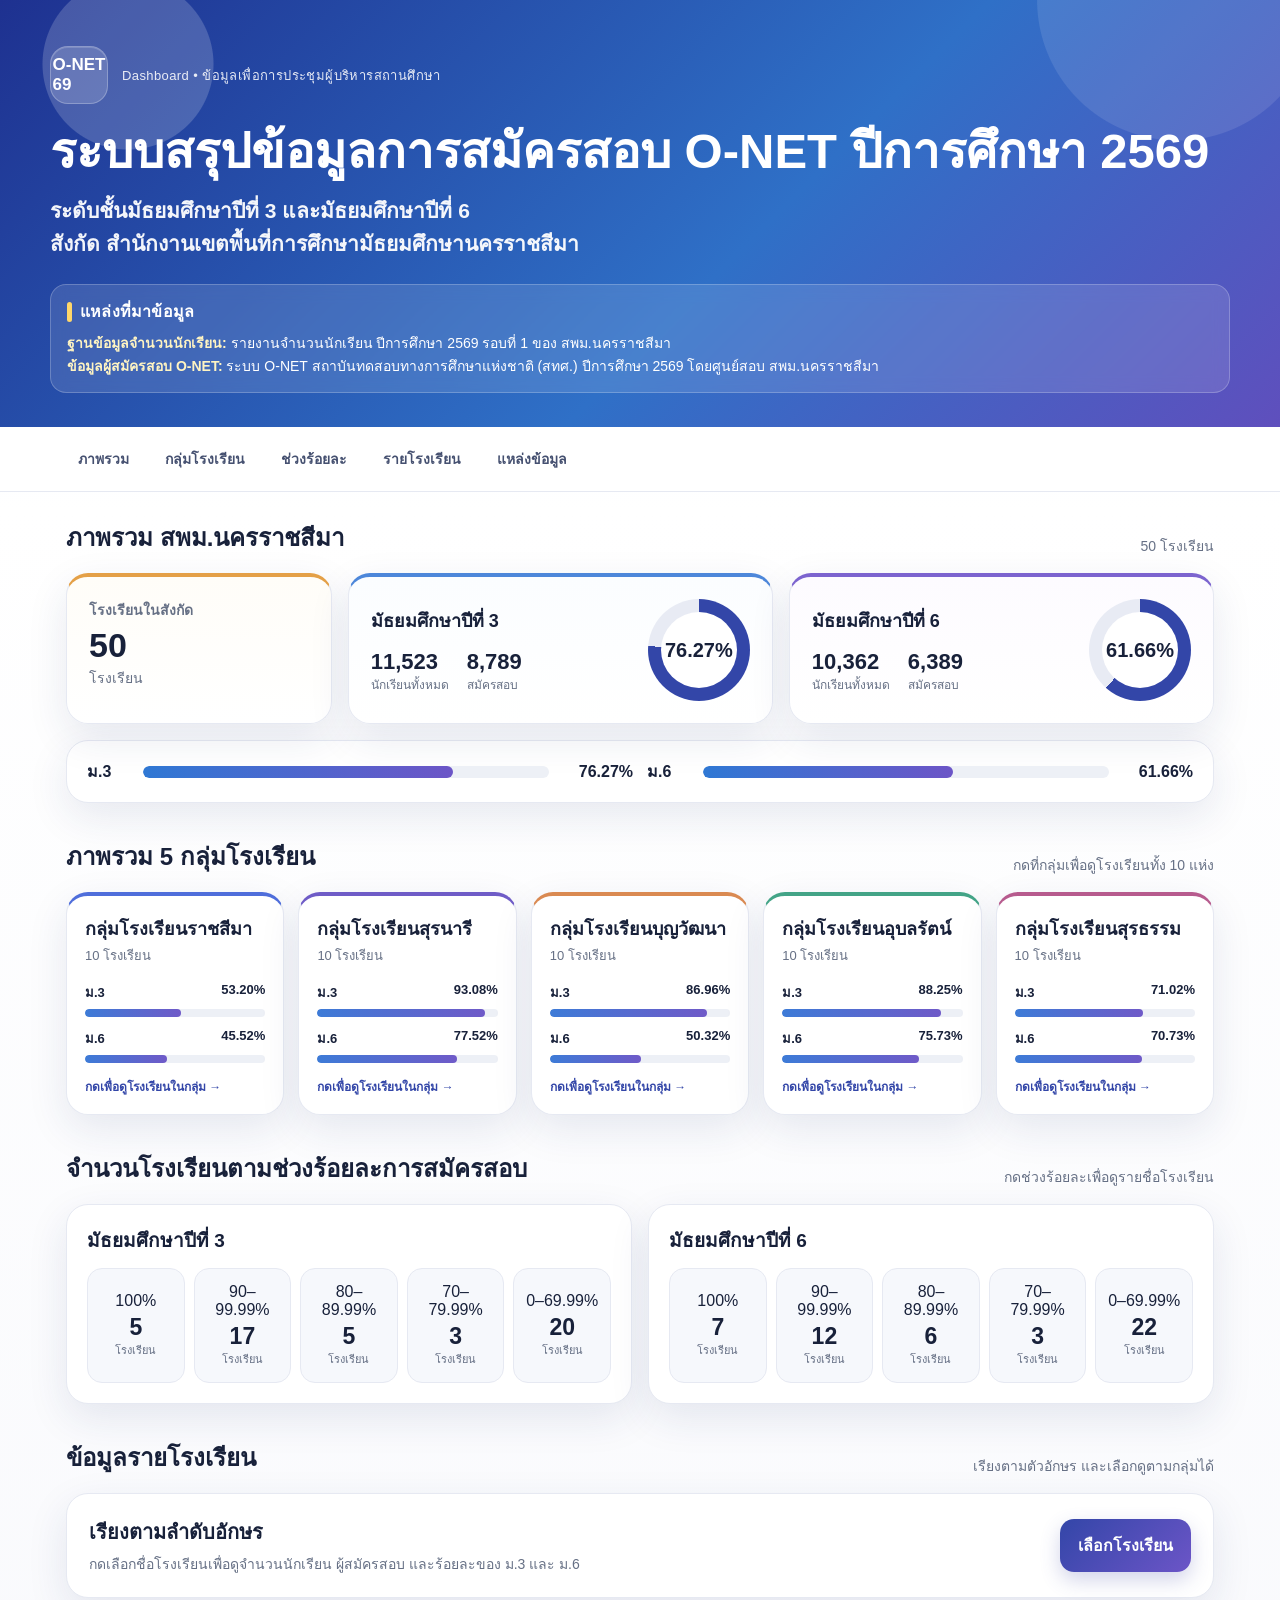
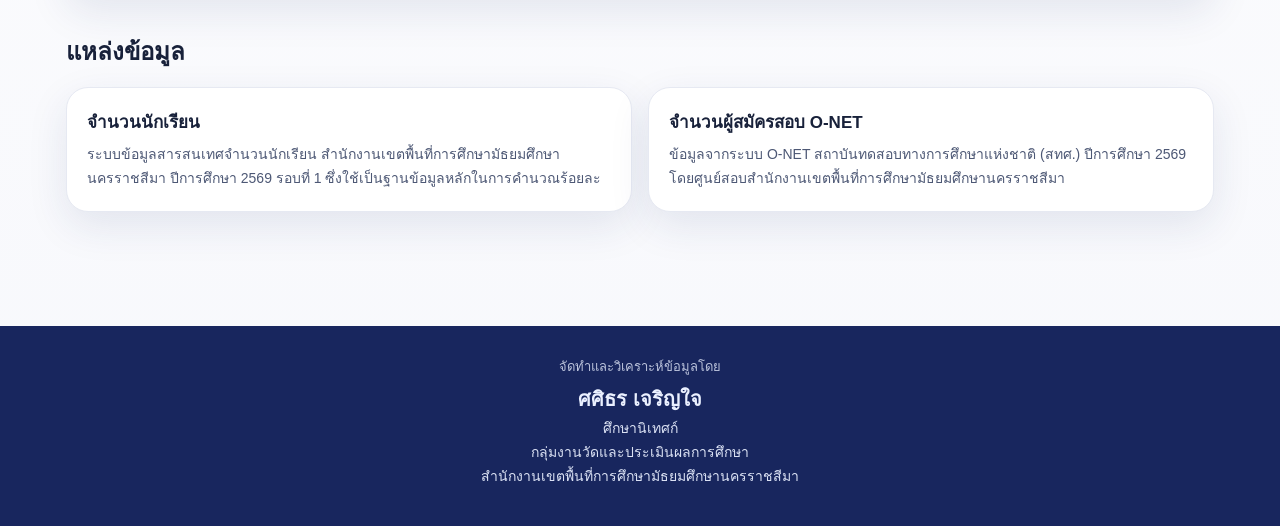
==== onet2569/index.html @ 634a35fe "Add mobile-first O-NET 2569 dashboard" ====
<!doctype html>
<html lang="th">
<head>
<meta charset="utf-8">
<meta name="viewport" content="width=device-width,initial-scale=1,viewport-fit=cover">
<meta name="theme-color" content="#263C96">
<title>ระบบสรุปข้อมูลการสมัครสอบ O-NET ปีการศึกษา 2569</title>
<link rel="stylesheet" href="styles.css">
</head>
<body>
<header class="hero">
  <div class="hero-inner">
    <div class="brand-row">
      <div class="badge-logo">O-NET<br>69</div>
      <div>
        <div class="eyebrow">Dashboard • ข้อมูลเพื่อการประชุมผู้บริหารสถานศึกษา</div>
      </div>
    </div>
    <h1>ระบบสรุปข้อมูลการสมัครสอบ O-NET ปีการศึกษา 2569</h1>
    <div class="hero-sub">ระดับชั้นมัธยมศึกษาปีที่ 3 และมัธยมศึกษาปีที่ 6<br>สังกัด สำนักงานเขตพื้นที่การศึกษามัธยมศึกษานครราชสีมา</div>
    <div class="source-strip">
      <div class="source-title">แหล่งที่มาข้อมูล</div>
      <strong>ฐานข้อมูลจำนวนนักเรียน:</strong> รายงานจำนวนนักเรียน ปีการศึกษา 2569 รอบที่ 1 ของ สพม.นครราชสีมา
      <br><strong>ข้อมูลผู้สมัครสอบ O-NET:</strong> ระบบ O-NET สถาบันทดสอบทางการศึกษาแห่งชาติ (สทศ.) ปีการศึกษา 2569 โดยศูนย์สอบ สพม.นครราชสีมา
    </div>
  </div>
</header>

<nav class="nav">
  <div class="nav-inner">
    <a href="#overview">ภาพรวม</a>
    <a href="#groups">กลุ่มโรงเรียน</a>
    <a href="#ranges">ช่วงร้อยละ</a>
    <a href="#schools">รายโรงเรียน</a>
    <a href="#sources">แหล่งข้อมูล</a>
  </div>
</nav>

<main class="wrap">
  <section id="overview" class="section">
    <div class="section-head">
      <h2 class="section-title">ภาพรวม สพม.นครราชสีมา</h2>
      <div class="section-note">50 โรงเรียน</div>
    </div>
    <div class="kpis">
      <div class="card kpi">
        <div class="kpi-label">โรงเรียนในสังกัด</div>
        <div class="kpi-number" id="schoolCount">50</div>
        <div class="kpi-unit">โรงเรียน</div>
      </div>
      <div class="card kpi level-kpi">
        <div>
          <div class="level-title">มัธยมศึกษาปีที่ 3</div>
          <div class="stats-line">
            <div class="mini-stat"><strong id="m3Total">-</strong><span>นักเรียนทั้งหมด</span></div>
            <div class="mini-stat"><strong id="m3App">-</strong><span>สมัครสอบ</span></div>
          </div>
        </div>
        <div class="ring" id="m3Ring"><b id="m3Pct">-</b></div>
      </div>
      <div class="card kpi level-kpi">
        <div>
          <div class="level-title">มัธยมศึกษาปีที่ 6</div>
          <div class="stats-line">
            <div class="mini-stat"><strong id="m6Total">-</strong><span>นักเรียนทั้งหมด</span></div>
            <div class="mini-stat"><strong id="m6App">-</strong><span>สมัครสอบ</span></div>
          </div>
        </div>
        <div class="ring" id="m6Ring"><b id="m6Pct">-</b></div>
      </div>
    </div>

    <div class="card quick-compare">
      <div class="compare-row"><span>ม.3</span><div class="track"><div class="fill" id="m3Bar"></div></div><div class="compare-val" id="m3BarVal"></div></div>
      <div class="compare-row"><span>ม.6</span><div class="track"><div class="fill" id="m6Bar"></div></div><div class="compare-val" id="m6BarVal"></div></div>
    </div>
  </section>

  <section id="groups" class="section">
    <div class="section-head">
      <h2 class="section-title">ภาพรวม 5 กลุ่มโรงเรียน</h2>
      <div class="section-note">กดที่กลุ่มเพื่อดูโรงเรียนทั้ง 10 แห่ง</div>
    </div>
    <div class="group-grid" id="groupGrid"></div>
  </section>

  <section id="ranges" class="section">
    <div class="section-head">
      <h2 class="section-title">จำนวนโรงเรียนตามช่วงร้อยละการสมัครสอบ</h2>
      <div class="section-note">กดช่วงร้อยละเพื่อดูรายชื่อโรงเรียน</div>
    </div>
    <div class="range-panels">
      <div class="card range-panel">
        <div class="range-title">มัธยมศึกษาปีที่ 3</div>
        <div class="range-grid" id="m3Ranges"></div>
      </div>
      <div class="card range-panel">
        <div class="range-title">มัธยมศึกษาปีที่ 6</div>
        <div class="range-grid" id="m6Ranges"></div>
      </div>
    </div>
  </section>

  <section id="schools" class="section">
    <div class="section-head">
      <h2 class="section-title">ข้อมูลรายโรงเรียน</h2>
      <div class="section-note">เรียงตามตัวอักษร และเลือกดูตามกลุ่มได้</div>
    </div>
    <div class="card school-launch">
      <div>
        <h3>เรียงตามลำดับอักษร</h3>
        <p>กดเลือกชื่อโรงเรียนเพื่อดูจำนวนนักเรียน ผู้สมัครสอบ และร้อยละของ ม.3 และ ม.6</p>
      </div>
      <button class="primary" onclick="openSchoolPicker()">เลือกโรงเรียน</button>
    </div>
  </section>

  <section id="sources" class="section">
    <div class="section-head">
      <h2 class="section-title">แหล่งข้อมูล</h2>
    </div>
    <div class="sources">
      <div class="card source-card">
        <h3>จำนวนนักเรียน</h3>
        <p>ระบบข้อมูลสารสนเทศจำนวนนักเรียน สำนักงานเขตพื้นที่การศึกษามัธยมศึกษานครราชสีมา ปีการศึกษา 2569 รอบที่ 1 ซึ่งใช้เป็นฐานข้อมูลหลักในการคำนวณร้อยละ</p>
      </div>
      <div class="card source-card">
        <h3>จำนวนผู้สมัครสอบ O-NET</h3>
        <p>ข้อมูลจากระบบ O-NET สถาบันทดสอบทางการศึกษาแห่งชาติ (สทศ.) ปีการศึกษา 2569 โดยศูนย์สอบสำนักงานเขตพื้นที่การศึกษามัธยมศึกษานครราชสีมา</p>
      </div>
    </div>
  </section>
</main>

<footer>
  <div class="footer-inner">
    <div class="footer-kicker">จัดทำและวิเคราะห์ข้อมูลโดย</div>
    <div class="footer-name">ศศิธร เจริญใจ</div>
    <div class="footer-line">ศึกษานิเทศก์<br>กลุ่มงานวัดและประเมินผลการศึกษา<br>สำนักงานเขตพื้นที่การศึกษามัธยมศึกษานครราชสีมา</div>
  </div>
</footer>

<div class="modal" id="groupModal" onclick="backdropClose(event,'groupModal')">
  <div class="modal-box">
    <div class="modal-head"><div class="modal-title" id="groupModalTitle"></div><button class="close" onclick="closeModal('groupModal')">×</button></div>
    <div class="modal-body" id="groupModalBody"></div>
  </div>
</div>

<div class="modal" id="rangeModal" onclick="backdropClose(event,'rangeModal')">
  <div class="modal-box">
    <div class="modal-head"><div class="modal-title" id="rangeModalTitle"></div><button class="close" onclick="closeModal('rangeModal')">×</button></div>
    <div class="modal-body" id="rangeModalBody"></div>
  </div>
</div>

<div class="modal" id="schoolPicker" onclick="backdropClose(event,'schoolPicker')">
  <div class="modal-box">
    <div class="modal-head"><div class="modal-title">เลือกโรงเรียน</div><button class="close" onclick="closeModal('schoolPicker')">×</button></div>
    <div class="modal-body">
      <div class="filters" id="groupFilters"></div>
      <div id="schoolPickerList"></div>
    </div>
  </div>
</div>

<div class="modal" id="schoolModal" onclick="backdropClose(event,'schoolModal')">
  <div class="modal-box">
    <div class="modal-head"><div class="modal-title" id="schoolModalTitle"></div><button class="close" onclick="closeModal('schoolModal')">×</button></div>
    <div class="modal-body" id="schoolModalBody"></div>
  </div>
</div>

<script src="data.js"></script>
<script src="app.js"></script>
</body>
</html>
---- onet2569/styles.css ----
:root{
  --navy:#1e2d6d; --indigo:#3346a8; --blue:#2f78d4; --violet:#6c55c7;
  --ink:#18213a; --muted:#667085; --line:#e6e9f2; --soft:#f6f8fc;
  --white:#fff; --cyan:#e9f4ff; --lav:#f1edff; --mint:#eaf8f3; --peach:#fff1e6; --pink:#fdeef5;
  --shadow:0 14px 40px rgba(34,50,106,.10);
}
*{box-sizing:border-box}
html{scroll-behavior:smooth}
body{
  margin:0; font-family:"Noto Sans Thai","Leelawadee UI","Tahoma",sans-serif;
  color:var(--ink); background:linear-gradient(180deg,#f4f7ff 0,#fff 24%,#f7f8fc 100%);
}
button{font:inherit;-webkit-tap-highlight-color:transparent}
body{overflow-x:hidden}
a,button,.group-card,.school-row{touch-action:manipulation}
.hero{
  position:relative; overflow:hidden; padding:46px 20px 34px;
  background:
    radial-gradient(circle at 10% 15%,rgba(255,255,255,.18) 0 85px,transparent 86px),
    radial-gradient(circle at 92% 0%,rgba(255,255,255,.10) 0 140px,transparent 141px),
    linear-gradient(135deg,#1e3190,#2f70c7 58%,#5f4fbd);
  color:white;
}
.hero-inner,.wrap{max-width:1180px;margin:auto}
.brand-row{display:flex;align-items:center;gap:14px;margin-bottom:18px}
.badge-logo{
  width:58px;height:58px;border-radius:18px;background:rgba(255,255,255,.16);
  display:grid;place-items:center;border:1px solid rgba(255,255,255,.25);font-weight:800;font-size:17px;
  box-shadow:inset 0 1px 0 rgba(255,255,255,.16)
}
.eyebrow{font-size:13px;letter-spacing:.4px;opacity:.88}
h1{margin:0;font-size:clamp(29px,4vw,49px);line-height:1.22;font-weight:800}
.hero-sub{margin:12px 0 0;font-size:clamp(16px,2vw,21px);font-weight:600;opacity:.95}
.source-strip{
  margin-top:24px;padding:14px 16px;border-radius:16px;background:rgba(255,255,255,.12);
  border:1px solid rgba(255,255,255,.22);backdrop-filter:blur(8px);font-size:14px;line-height:1.65
}
.source-strip strong{color:#fff4c2}
.source-title{
  font-size:16px;font-weight:850;letter-spacing:.2px;margin-bottom:7px;color:#ffffff;
  display:flex;align-items:center;gap:8px
}
.source-title:before{
  content:"";width:5px;height:20px;border-radius:999px;background:#ffd76a;display:inline-block
}
.nav{
  position:sticky;top:0;z-index:20;background:rgba(255,255,255,.94);backdrop-filter:blur(14px);
  border-bottom:1px solid var(--line)
}
.nav-inner{max-width:1180px;margin:auto;display:flex;gap:8px;padding:10px 14px;overflow-x:auto;scrollbar-width:none;-ms-overflow-style:none}
.nav-inner::-webkit-scrollbar{display:none}
.nav a{
  white-space:nowrap;text-decoration:none;color:#455070;padding:10px 14px;border-radius:999px;font-weight:700;font-size:14px;min-height:44px;display:inline-flex;align-items:center
}
.nav a:hover{background:#eef2ff;color:var(--indigo)}
.wrap{padding:26px 16px 70px}
.section{scroll-margin-top:78px;margin-bottom:34px}
.section-head{display:flex;align-items:end;justify-content:space-between;gap:12px;margin:0 0 16px}
.section-title{font-size:24px;font-weight:800;margin:0}
.section-note{color:var(--muted);font-size:14px}
.kpis{display:grid;grid-template-columns:1fr 1.6fr 1.6fr;gap:16px}
.card{background:white;border:1px solid var(--line);border-radius:22px;box-shadow:var(--shadow)}
.kpi{padding:22px;border-top:4px solid transparent}
.kpi:nth-child(1){border-top-color:#e4a047;background:linear-gradient(180deg,#fffdf8,#fff)}
.kpi:nth-child(2){border-top-color:#4d87da;background:linear-gradient(180deg,#fbfdff,#fff)}
.kpi:nth-child(3){border-top-color:#7c64cf;background:linear-gradient(180deg,#fdfbff,#fff)}
.kpi-label{color:var(--muted);font-weight:700;font-size:14px}
.kpi-number{font-size:34px;font-weight:850;margin:5px 0 2px}
.kpi-unit{font-size:14px;color:var(--muted)}
.level-kpi{display:grid;grid-template-columns:1fr auto;gap:14px;align-items:center}
.level-title{font-size:18px;font-weight:800}
.stats-line{display:flex;gap:18px;flex-wrap:wrap;margin-top:14px}
.mini-stat strong{display:block;font-size:22px}
.mini-stat span{font-size:12px;color:var(--muted)}
.ring{
  --p:50; width:102px;height:102px;border-radius:50%;
  background:conic-gradient(var(--indigo) calc(var(--p)*1%),#e8ebf4 0);
  display:grid;place-items:center;position:relative
}
.ring:before{content:"";position:absolute;width:76px;height:76px;border-radius:50%;background:white}
.ring b{position:relative;font-size:20px}
.quick-compare{margin-top:16px;padding:18px 20px;display:grid;grid-template-columns:1fr 1fr;gap:14px}
.compare-row{display:grid;grid-template-columns:46px 1fr 74px;gap:10px;align-items:center}
.compare-row span:first-child{font-weight:800}
.track{height:12px;border-radius:999px;background:#edf0f6;overflow:hidden}
.fill{height:100%;border-radius:999px;background:linear-gradient(90deg,var(--blue),var(--violet))}
.compare-val{text-align:right;font-weight:800}
.group-grid{display:grid;grid-template-columns:repeat(5,1fr);gap:14px}
.group-card{padding:18px;cursor:pointer;transition:.18s transform,.18s box-shadow;border-top:4px solid #5368d8}
.group-card:nth-child(1){border-top-color:#4f6edb}
.group-card:nth-child(2){border-top-color:#6f5cc7}
.group-card:nth-child(3){border-top-color:#da8a52}
.group-card:nth-child(4){border-top-color:#43a487}
.group-card:nth-child(5){border-top-color:#b75b8e}
.group-card:hover{transform:translateY(-3px);box-shadow:0 18px 46px rgba(44,59,127,.15)}
.group-name{font-weight:850;font-size:18px}
.group-meta{font-size:13px;color:var(--muted);margin:2px 0 16px}
.group-level{margin-top:11px}
.group-level-head{display:flex;justify-content:space-between;font-size:13px;font-weight:700;margin-bottom:6px}
.small-track{height:8px;background:#edf0f6;border-radius:999px;overflow:hidden}
.small-fill{height:100%;background:linear-gradient(90deg,#3d7bd7,#6f5ac8);border-radius:999px}
.click-hint{font-size:12px;color:var(--indigo);font-weight:700;margin-top:14px}
.range-panels{display:grid;grid-template-columns:1fr 1fr;gap:16px}
.range-panel{padding:20px}
.range-title{font-size:19px;font-weight:850;margin-bottom:13px}
.range-grid{display:grid;grid-template-columns:repeat(5,1fr);gap:9px}
.range-btn{
  border:1px solid var(--line);background:var(--soft);padding:14px 8px;border-radius:15px;cursor:pointer;
  text-align:center;color:var(--ink);transition:.16s
}
.range-btn:hover{border-color:#aeb7e8;background:#f0f2ff;transform:translateY(-1px)}
.range-btn b{display:block;font-size:23px;margin-top:4px}
.range-btn span{display:block;font-size:11px;color:var(--muted)}
.school-launch{padding:22px;display:flex;align-items:center;justify-content:space-between;gap:18px}
.school-launch h3{margin:0 0 5px;font-size:20px}
.school-launch p{margin:0;color:var(--muted);font-size:14px}
.primary{
  border:0;background:linear-gradient(135deg,var(--indigo),var(--violet));color:white;
  padding:14px 18px;border-radius:14px;font-weight:800;cursor:pointer;box-shadow:0 8px 20px rgba(62,71,164,.23);min-height:48px
}
.sources{display:grid;grid-template-columns:1fr 1fr;gap:16px}
.source-card{padding:20px}
.source-card h3{margin:0 0 8px;font-size:17px}
.source-card p{margin:0;color:#4d5875;line-height:1.7;font-size:14px}
footer{background:#18265e;color:#eaf0ff;padding:30px 18px 38px;margin-top:10px}
.footer-inner{max-width:1180px;margin:auto;text-align:center}
.footer-kicker{font-size:13px;opacity:.78}
.footer-name{font-size:20px;font-weight:850;margin:6px 0 2px}
.footer-line{font-size:14px;line-height:1.7;opacity:.93}
.modal{display:none;position:fixed;inset:0;z-index:100;background:rgba(14,22,55,.55);padding:18px;overflow:auto}
.modal.open{display:flex;align-items:flex-start;justify-content:center}
.modal-box{width:min(900px,100%);background:white;border-radius:24px;margin:26px auto;box-shadow:0 28px 80px rgba(12,20,58,.35);overflow:hidden}
.modal-head{
  padding:18px 20px;border-bottom:1px solid var(--line);display:flex;justify-content:space-between;align-items:center;gap:12px;
  position:sticky;top:0;background:rgba(255,255,255,.97);z-index:2
}
.modal-title{font-size:20px;font-weight:850}
.close{border:0;background:#f0f2f7;width:44px;height:44px;border-radius:12px;font-size:22px;cursor:pointer;flex:0 0 44px}
.modal-body{padding:20px}
.group-summary{display:grid;grid-template-columns:1fr 1fr;gap:12px;margin-bottom:18px}
.summary-box{background:var(--soft);border-radius:16px;padding:15px}
.summary-box .big{font-size:24px;font-weight:850}
.summary-box .small{font-size:13px;color:var(--muted)}
.school-list{display:grid;gap:8px}
.school-row{
  border:1px solid var(--line);border-radius:15px;padding:13px 14px;cursor:pointer;display:grid;
  grid-template-columns:minmax(180px,1fr) 110px 110px;gap:10px;align-items:center;background:white
}
.range-school-row{grid-template-columns:minmax(180px,1fr) 120px}
.school-row:hover{background:#f8f9ff;border-color:#c9cff0}
.school-name{font-weight:800}
.group-tag{display:inline-block;margin-top:4px;padding:3px 8px;border-radius:999px;background:#eef0ff;color:#4856a8;font-size:11px;font-weight:700}
.row-metric{text-align:right;font-size:13px;color:var(--muted)}
.row-metric b{display:block;color:var(--ink);font-size:15px}
.school-detail{display:grid;grid-template-columns:1fr 1fr;gap:14px}
.detail-card{border:1px solid var(--line);border-radius:19px;padding:18px}
.detail-card h4{font-size:18px;margin:0 0 13px}
.detail-pct{font-size:34px;font-weight:850;color:var(--indigo)}
.detail-grid{display:grid;grid-template-columns:1fr 1fr;gap:8px;margin-top:12px}
.detail-grid div{background:var(--soft);border-radius:12px;padding:11px}
.detail-grid span{display:block;font-size:11px;color:var(--muted)}
.detail-grid b{font-size:18px}
.detail-note{margin-top:16px;background:#fff8e8;border:1px solid #f2ddb0;border-radius:14px;padding:12px 14px;font-size:13px;line-height:1.6;color:#66522e}
.filters{display:flex;gap:7px;flex-wrap:wrap;margin-bottom:14px}
.filter-btn{border:1px solid var(--line);background:white;padding:9px 12px;border-radius:999px;cursor:pointer;font-size:13px;font-weight:700;min-height:42px}
.filter-btn.active{background:#eef0ff;border-color:#aeb7ea;color:#394aa2}
button:focus-visible,a:focus-visible,.group-card:focus-visible,.school-row:focus-visible{outline:3px solid rgba(72,94,205,.28);outline-offset:2px}

@media(max-width:980px){
  .kpis{grid-template-columns:1fr 1fr}
  .kpi:first-child{grid-column:1/-1}
  .group-grid{grid-template-columns:repeat(2,1fr)}
  .range-grid{grid-template-columns:repeat(3,1fr)}
}
@media(max-width:680px){
  .hero{padding:28px 14px 24px}
  .brand-row{margin-bottom:12px}.badge-logo{width:48px;height:48px;border-radius:14px;font-size:15px}
  .eyebrow{font-size:12px}
  h1{font-size:28px;line-height:1.18}
  .hero-sub{font-size:16px;line-height:1.55;margin-top:10px}
  .source-strip{margin-top:18px;padding:13px 14px;border-radius:14px;font-size:13px;line-height:1.65}
  .source-title{font-size:15px}
  .nav-inner{padding:8px 10px;gap:4px}
  .nav a{font-size:13px;padding:9px 11px;min-height:42px}
  .wrap{padding:18px 12px calc(58px + env(safe-area-inset-bottom))}
  .section{margin-bottom:28px;scroll-margin-top:66px}
  .section-head{align-items:flex-start;flex-direction:column;gap:4px;margin-bottom:12px}
  .section-title{font-size:21px;line-height:1.3}
  .section-note{font-size:12px}
  .kpis,.range-panels,.sources,.school-detail{grid-template-columns:1fr}
  .kpi:first-child{grid-column:auto}
  .kpi{padding:18px}
  .kpi-number{font-size:30px}
  .level-kpi{grid-template-columns:1fr auto;gap:10px}
  .level-title{font-size:17px}
  .mini-stat strong{font-size:20px}
  .stats-line{gap:14px;margin-top:11px}
  .ring{width:88px;height:88px}
  .ring:before{width:66px;height:66px}
  .ring b{font-size:17px}
  .quick-compare{grid-template-columns:1fr;padding:16px}
  .compare-row{grid-template-columns:40px 1fr 66px;gap:8px}
  .group-grid{grid-template-columns:1fr}
  .group-card{padding:16px}
  .range-panel{padding:16px}
  .range-title{font-size:17px}
  .range-grid{grid-template-columns:repeat(2,minmax(0,1fr));gap:8px}
  .range-btn{padding:13px 7px;min-height:78px}
  .range-btn b{font-size:21px}
  .school-launch{align-items:flex-start;flex-direction:column;padding:18px}
  .school-launch h3{font-size:18px}
  .school-launch p{font-size:13px;line-height:1.6}
  .primary{width:100%}
  .source-card{padding:17px}
  .source-card p{font-size:13px}
  .modal{padding:0;background:#fff}
  .modal.open{align-items:stretch}
  .modal-box{width:100%;min-height:100dvh;border-radius:0;margin:0;box-shadow:none;overflow:visible}
  .modal-head{top:0;padding:13px 14px;min-height:66px}
  .modal-title{font-size:18px;line-height:1.35}
  .modal-body{padding:14px 12px 30px}
  .group-summary{grid-template-columns:1fr 1fr;gap:8px;margin-bottom:14px}
  .summary-box{padding:12px}
  .summary-box .big{font-size:21px}
  .summary-box .small{font-size:11px;line-height:1.45}
  .school-row{grid-template-columns:minmax(0,1fr) 72px 72px;padding:12px 10px;gap:6px;border-radius:13px}
  .range-school-row{grid-template-columns:minmax(0,1fr) 78px}
  .school-name{font-size:14px;line-height:1.38;overflow-wrap:anywhere}
  .group-tag{font-size:10px}
  .row-metric{font-size:10px}.row-metric b{font-size:12px}
  .detail-card{padding:16px}
  .detail-pct{font-size:31px}
  .detail-note{font-size:12px}
  .filters{gap:6px;margin-bottom:12px}
  .filter-btn{font-size:12px;padding:8px 10px}
  footer{padding:26px 14px calc(34px + env(safe-area-inset-bottom))}
}
@media(max-width:390px){
  h1{font-size:25px}
  .hero-sub{font-size:15px}
  .source-strip{font-size:12px}
  .level-kpi{grid-template-columns:1fr 82px}
  .ring{width:82px;height:82px}.ring:before{width:62px;height:62px}.ring b{font-size:16px}
  .group-summary{grid-template-columns:1fr}
  .school-row{grid-template-columns:minmax(0,1fr) 66px 66px}
  .range-school-row{grid-template-columns:minmax(0,1fr) 74px}
}
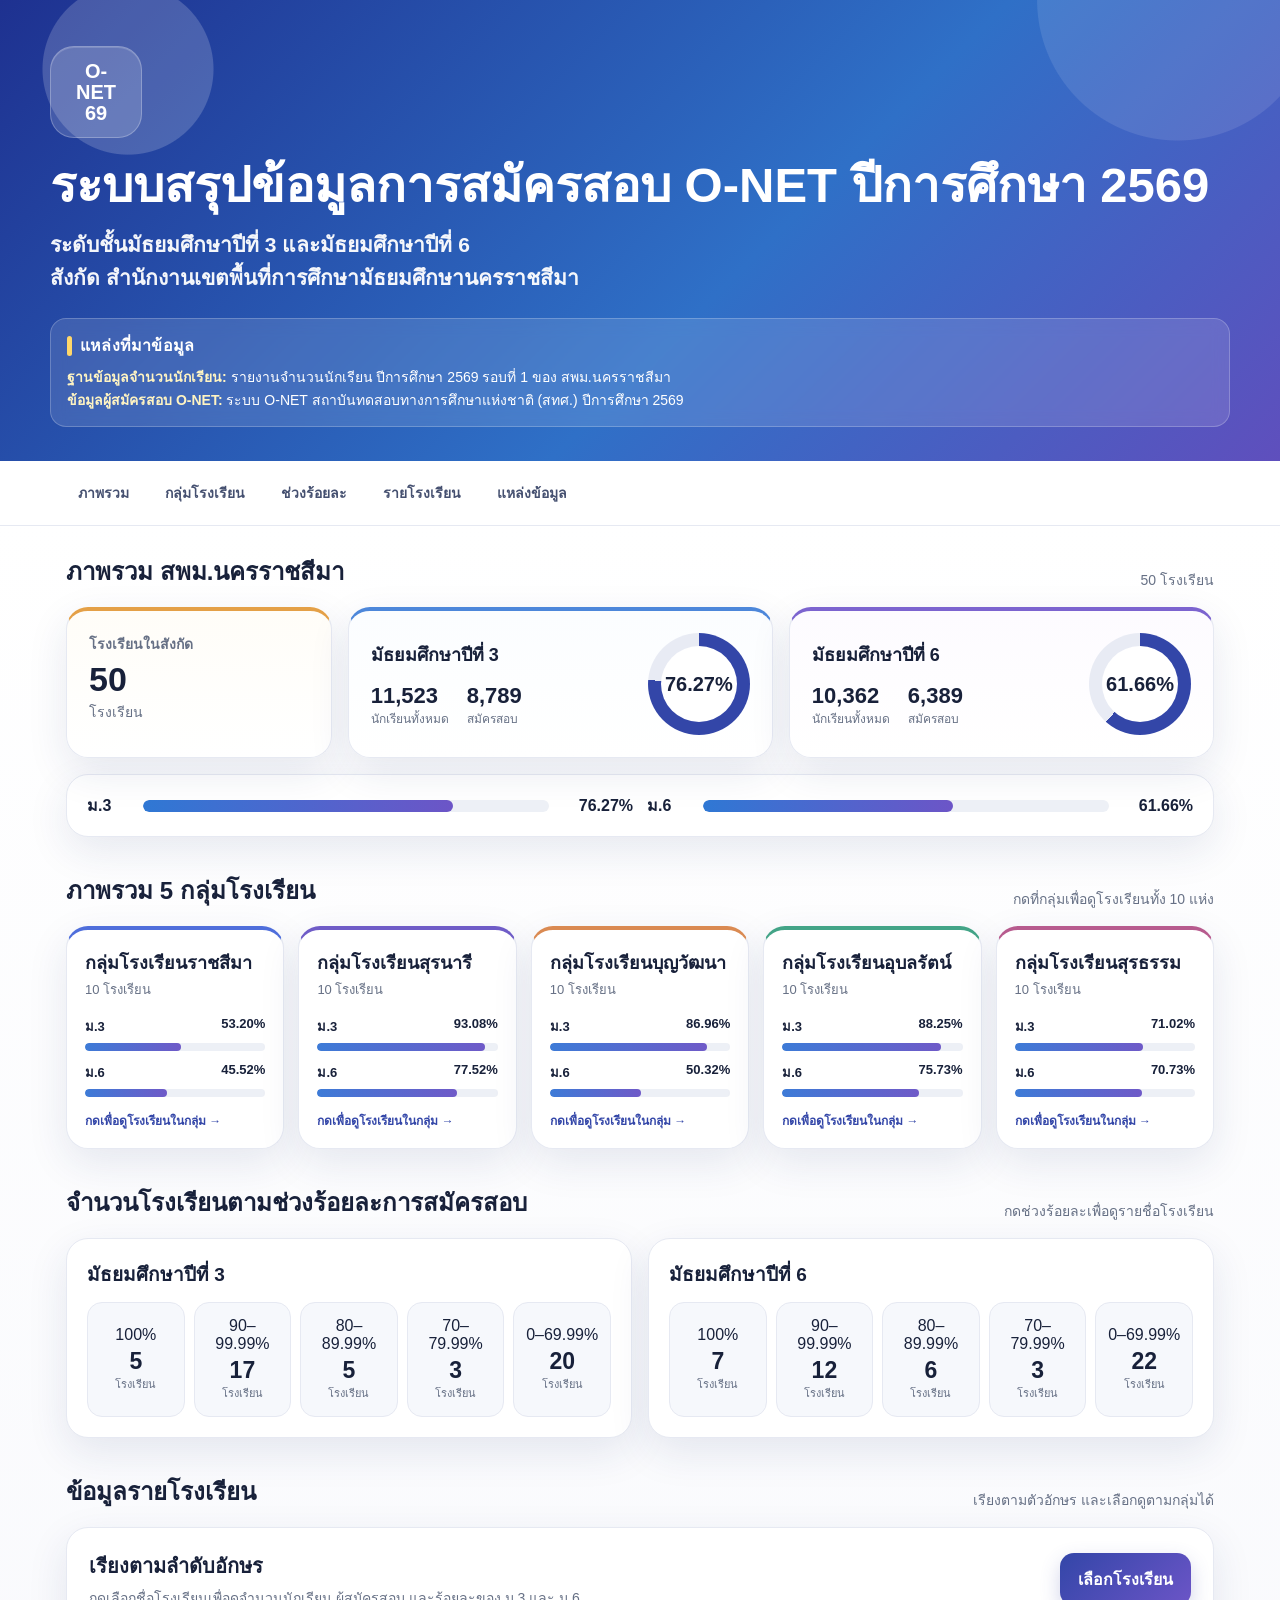
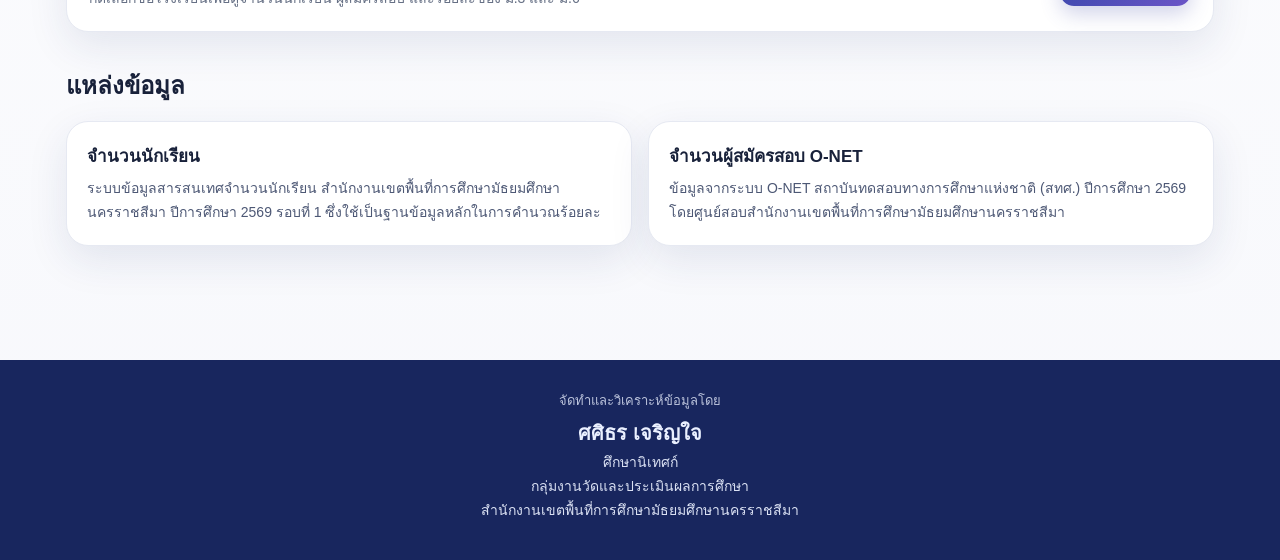
==== commit d61d923f: "Add files via upload" ====
--- a/onet2569/index.html
+++ b/onet2569/index.html
@@ -5,15 +5,283 @@
 <meta name="viewport" content="width=device-width,initial-scale=1,viewport-fit=cover">
 <meta name="theme-color" content="#263C96">
 <title>ระบบสรุปข้อมูลการสมัครสอบ O-NET ปีการศึกษา 2569</title>
-<link rel="stylesheet" href="styles.css">
+<style>
+:root{
+  --navy:#1e2d6d; --indigo:#3346a8; --blue:#2f78d4; --violet:#6c55c7;
+  --ink:#18213a; --muted:#667085; --line:#e6e9f2; --soft:#f6f8fc;
+  --white:#fff; --cyan:#e9f4ff; --lav:#f1edff; --mint:#eaf8f3; --peach:#fff1e6; --pink:#fdeef5;
+  --shadow:0 14px 40px rgba(34,50,106,.10);
+}
+*{box-sizing:border-box}
+html{scroll-behavior:smooth}
+body{
+  margin:0; font-family:"Noto Sans Thai","Leelawadee UI","Tahoma",sans-serif;
+  color:var(--ink); background:linear-gradient(180deg,#f4f7ff 0,#fff 24%,#f7f8fc 100%);
+}
+button{font:inherit;-webkit-tap-highlight-color:transparent}
+body{overflow-x:hidden}
+a,button,.group-card,.school-row{touch-action:manipulation}
+.hero{
+  position:relative; overflow:hidden; padding:46px 20px 34px;
+  background:
+    radial-gradient(circle at 10% 15%,rgba(255,255,255,.18) 0 85px,transparent 86px),
+    radial-gradient(circle at 92% 0%,rgba(255,255,255,.10) 0 140px,transparent 141px),
+    linear-gradient(135deg,#1e3190,#2f70c7 58%,#5f4fbd);
+  color:white;
+}
+.hero-inner,.wrap{max-width:1180px;margin:auto}
+.brand-row{display:flex;align-items:center;gap:14px;margin-bottom:18px}
+.badge-logo{
+  width:92px;height:92px;border-radius:24px;background:rgba(255,255,255,.16);
+  display:flex;align-items:center;justify-content:center;border:1px solid rgba(255,255,255,.25);font-weight:800;font-size:20px;
+  line-height:1.05; text-align:center; padding:8px; overflow:hidden; white-space:normal;
+  box-shadow:inset 0 1px 0 rgba(255,255,255,.16)
+}
+.eyebrow{font-size:13px;letter-spacing:.4px;opacity:.88}
+h1{margin:0;font-size:clamp(29px,4vw,49px);line-height:1.22;font-weight:800}
+.hero-sub{margin:12px 0 0;font-size:clamp(16px,2vw,21px);font-weight:600;opacity:.95}
+.source-strip{
+  margin-top:24px;padding:14px 16px;border-radius:16px;background:rgba(255,255,255,.12);
+  border:1px solid rgba(255,255,255,.22);backdrop-filter:blur(8px);font-size:14px;line-height:1.65
+}
+.source-strip strong{color:#fff4c2}
+.source-title{
+  font-size:16px;font-weight:850;letter-spacing:.2px;margin-bottom:7px;color:#ffffff;
+  display:flex;align-items:center;gap:8px
+}
+.source-title:before{
+  content:"";width:5px;height:20px;border-radius:999px;background:#ffd76a;display:inline-block
+}
+.nav{
+  position:sticky;top:0;z-index:20;background:rgba(255,255,255,.94);backdrop-filter:blur(14px);
+  border-bottom:1px solid var(--line)
+}
+.nav-inner{max-width:1180px;margin:auto;display:flex;gap:8px;padding:10px 14px;overflow-x:auto;scrollbar-width:none;-ms-overflow-style:none}
+.nav-inner::-webkit-scrollbar{display:none}
+.nav a{
+  white-space:nowrap;text-decoration:none;color:#455070;padding:10px 14px;border-radius:999px;font-weight:700;font-size:14px;min-height:44px;display:inline-flex;align-items:center
+}
+.nav a:hover{background:#eef2ff;color:var(--indigo)}
+.wrap{padding:26px 16px 70px}
+.section{scroll-margin-top:78px;margin-bottom:34px}
+.section-head{display:flex;align-items:end;justify-content:space-between;gap:12px;margin:0 0 16px}
+.section-title{font-size:24px;font-weight:800;margin:0}
+.section-note{color:var(--muted);font-size:14px}
+.kpis{display:grid;grid-template-columns:1fr 1.6fr 1.6fr;gap:16px}
+.card{
+  background:white;border:1px solid var(--line);border-radius:22px;box-shadow:var(--shadow)
+}
+.kpi{padding:22px;border-top:4px solid transparent}
+.kpi:nth-child(1){border-top-color:#e4a047;background:linear-gradient(180deg,#fffdf8,#fff)}
+.kpi:nth-child(2){border-top-color:#4d87da;background:linear-gradient(180deg,#fbfdff,#fff)}
+.kpi:nth-child(3){border-top-color:#7c64cf;background:linear-gradient(180deg,#fdfbff,#fff)}
+.kpi-label{color:var(--muted);font-weight:700;font-size:14px}
+.kpi-number{font-size:34px;font-weight:850;margin:5px 0 2px}
+.kpi-unit{font-size:14px;color:var(--muted)}
+.level-kpi{display:grid;grid-template-columns:1fr auto;gap:14px;align-items:center}
+.level-title{font-size:18px;font-weight:800}
+.stats-line{display:flex;gap:18px;flex-wrap:wrap;margin-top:14px}
+.mini-stat strong{display:block;font-size:22px}
+.mini-stat span{font-size:12px;color:var(--muted)}
+.ring{
+  --p:50; width:102px;height:102px;border-radius:50%;
+  background:conic-gradient(var(--indigo) calc(var(--p)*1%),#e8ebf4 0);
+  display:grid;place-items:center;position:relative
+}
+.ring:before{content:"";position:absolute;width:76px;height:76px;border-radius:50%;background:white}
+.ring b{position:relative;font-size:20px}
+.quick-compare{
+  margin-top:16px;padding:18px 20px;display:grid;grid-template-columns:1fr 1fr;gap:14px
+}
+.compare-row{display:grid;grid-template-columns:46px 1fr 74px;gap:10px;align-items:center}
+.compare-row span:first-child{font-weight:800}
+.track{height:12px;border-radius:999px;background:#edf0f6;overflow:hidden}
+.fill{height:100%;border-radius:999px;background:linear-gradient(90deg,var(--blue),var(--violet))}
+.compare-val{text-align:right;font-weight:800}
+.group-grid{display:grid;grid-template-columns:repeat(5,1fr);gap:14px}
+.group-card{padding:18px;cursor:pointer;transition:.18s transform,.18s box-shadow;border-top:4px solid #5368d8}
+.group-card:nth-child(1){border-top-color:#4f6edb}
+.group-card:nth-child(2){border-top-color:#6f5cc7}
+.group-card:nth-child(3){border-top-color:#da8a52}
+.group-card:nth-child(4){border-top-color:#43a487}
+.group-card:nth-child(5){border-top-color:#b75b8e}
+.group-card:hover{transform:translateY(-3px);box-shadow:0 18px 46px rgba(44,59,127,.15)}
+.group-name{font-weight:850;font-size:18px}
+.group-meta{font-size:13px;color:var(--muted);margin:2px 0 16px}
+.group-level{margin-top:11px}
+.group-level-head{display:flex;justify-content:space-between;font-size:13px;font-weight:700;margin-bottom:6px}
+.small-track{height:8px;background:#edf0f6;border-radius:999px;overflow:hidden}
+.small-fill{height:100%;background:linear-gradient(90deg,#3d7bd7,#6f5ac8);border-radius:999px}
+.click-hint{font-size:12px;color:var(--indigo);font-weight:700;margin-top:14px}
+.range-panels{display:grid;grid-template-columns:1fr 1fr;gap:16px}
+.range-panel{padding:20px}
+.range-title{font-size:19px;font-weight:850;margin-bottom:13px}
+.range-grid{display:grid;grid-template-columns:repeat(5,1fr);gap:9px}
+.range-btn{
+  border:1px solid var(--line);background:var(--soft);padding:14px 8px;border-radius:15px;cursor:pointer;
+  text-align:center;color:var(--ink);transition:.16s
+}
+.range-btn:hover{border-color:#aeb7e8;background:#f0f2ff;transform:translateY(-1px)}
+.range-btn b{display:block;font-size:23px;margin-top:4px}
+.range-btn span{display:block;font-size:11px;color:var(--muted)}
+.school-launch{
+  padding:22px;display:flex;align-items:center;justify-content:space-between;gap:18px
+}
+.school-launch h3{margin:0 0 5px;font-size:20px}
+.school-launch p{margin:0;color:var(--muted);font-size:14px}
+.primary{
+  border:0;background:linear-gradient(135deg,var(--indigo),var(--violet));color:white;
+  padding:14px 18px;border-radius:14px;font-weight:800;cursor:pointer;box-shadow:0 8px 20px rgba(62,71,164,.23);min-height:48px
+}
+.sources{display:grid;grid-template-columns:1fr 1fr;gap:16px}
+.source-card{padding:20px}
+.source-card h3{margin:0 0 8px;font-size:17px}
+.source-card p{margin:0;color:#4d5875;line-height:1.7;font-size:14px}
+footer{
+  background:#18265e;color:#eaf0ff;padding:30px 18px 38px;margin-top:10px
+}
+.footer-inner{max-width:1180px;margin:auto;text-align:center}
+.footer-kicker{font-size:13px;opacity:.78}
+.footer-name{font-size:20px;font-weight:850;margin:6px 0 2px}
+.footer-line{font-size:14px;line-height:1.7;opacity:.93}
+
+/* Modal */
+.modal{display:none;position:fixed;inset:0;z-index:100;background:rgba(14,22,55,.55);padding:18px;overflow:auto}
+.modal.open{display:flex;align-items:flex-start;justify-content:center}
+.modal-box{
+  width:min(900px,100%);background:white;border-radius:24px;margin:26px auto;box-shadow:0 28px 80px rgba(12,20,58,.35);
+  overflow:hidden
+}
+.modal-head{
+  padding:18px 20px;border-bottom:1px solid var(--line);display:flex;justify-content:space-between;align-items:center;gap:12px;
+  position:sticky;top:0;background:rgba(255,255,255,.97);z-index:2
+}
+.modal-title{font-size:20px;font-weight:850}
+.close{border:0;background:#f0f2f7;width:44px;height:44px;border-radius:12px;font-size:22px;cursor:pointer;flex:0 0 44px}
+.modal-body{padding:20px}
+.group-summary{display:grid;grid-template-columns:1fr 1fr;gap:12px;margin-bottom:18px}
+.summary-box{background:var(--soft);border-radius:16px;padding:15px}
+.summary-box .big{font-size:24px;font-weight:850}
+.summary-box .small{font-size:13px;color:var(--muted)}
+.school-list{display:grid;gap:8px}
+.school-row{
+  border:1px solid var(--line);border-radius:15px;padding:13px 14px;cursor:pointer;display:grid;
+  grid-template-columns:minmax(180px,1fr) 110px 110px;gap:10px;align-items:center;background:white
+}
+.range-school-row{grid-template-columns:minmax(180px,1fr) 120px}
+
+.school-row:hover{background:#f8f9ff;border-color:#c9cff0}
+.school-name{font-weight:800}
+.group-tag{display:inline-block;margin-top:4px;padding:3px 8px;border-radius:999px;background:#eef0ff;color:#4856a8;font-size:11px;font-weight:700}
+.row-metric{text-align:right;font-size:13px;color:var(--muted)}
+.row-metric b{display:block;color:var(--ink);font-size:15px}
+.school-detail{display:grid;grid-template-columns:1fr 1fr;gap:14px}
+.detail-card{border:1px solid var(--line);border-radius:19px;padding:18px}
+.detail-card h4{font-size:18px;margin:0 0 13px}
+.detail-pct{font-size:34px;font-weight:850;color:var(--indigo)}
+.detail-grid{display:grid;grid-template-columns:1fr 1fr;gap:8px;margin-top:12px}
+.detail-grid div{background:var(--soft);border-radius:12px;padding:11px}
+.detail-grid span{display:block;font-size:11px;color:var(--muted)}
+.detail-grid b{font-size:18px}
+.detail-note{margin-top:16px;background:#fff8e8;border:1px solid #f2ddb0;border-radius:14px;padding:12px 14px;font-size:13px;line-height:1.6;color:#66522e}
+.filters{display:flex;gap:7px;flex-wrap:wrap;margin-bottom:14px}
+.filter-btn{border:1px solid var(--line);background:white;padding:9px 12px;border-radius:999px;cursor:pointer;font-size:13px;font-weight:700;min-height:42px}
+.filter-btn.active{background:#eef0ff;border-color:#aeb7ea;color:#394aa2}
+button:focus-visible,a:focus-visible,.group-card:focus-visible,.school-row:focus-visible{outline:3px solid rgba(72,94,205,.28);outline-offset:2px}
+.alpha-bar{display:flex;gap:5px;overflow-x:auto;padding-bottom:8px;margin-bottom:8px}
+.alpha-btn{min-width:36px;border:0;background:#f2f4f8;border-radius:10px;padding:8px;cursor:pointer;font-weight:800;color:#59627a}
+.alpha-btn:hover{background:#e8ebff;color:#3346a8}
+.alpha-section{font-size:14px;font-weight:850;color:#394aa2;margin:15px 0 7px;padding-left:2px}
+
+@media(max-width:980px){
+  .kpis{grid-template-columns:1fr 1fr}
+  .kpi:first-child{grid-column:1/-1}
+  .group-grid{grid-template-columns:repeat(2,1fr)}
+  .range-grid{grid-template-columns:repeat(3,1fr)}
+}
+@media(max-width:680px){
+  .hero{padding:28px 14px 24px}
+  .brand-row{margin-bottom:12px}.badge-logo{width:72px;height:72px;border-radius:18px;font-size:18px;padding:6px;line-height:1.02}
+  .eyebrow{font-size:12px}
+  h1{font-size:28px;line-height:1.18}
+  .hero-sub{font-size:16px;line-height:1.55;margin-top:10px}
+  .source-strip{margin-top:18px;padding:13px 14px;border-radius:14px;font-size:13px;line-height:1.65}
+  .source-title{font-size:15px}
+  .nav-inner{padding:8px 10px;gap:4px}
+  .nav a{font-size:13px;padding:9px 11px;min-height:42px}
+  .wrap{padding:18px 12px calc(58px + env(safe-area-inset-bottom))}
+  .section{margin-bottom:28px;scroll-margin-top:66px}
+  .section-head{align-items:flex-start;flex-direction:column;gap:4px;margin-bottom:12px}
+  .section-title{font-size:21px;line-height:1.3}
+  .section-note{font-size:12px}
+  .kpis,.range-panels,.sources,.school-detail{grid-template-columns:1fr}
+  .kpi:first-child{grid-column:auto}
+  .kpi{padding:18px}
+  .kpi-number{font-size:30px}
+  .level-kpi{grid-template-columns:1fr auto;gap:10px}
+  .level-title{font-size:17px}
+  .mini-stat strong{font-size:20px}
+  .stats-line{gap:14px;margin-top:11px}
+  .ring{width:88px;height:88px}
+  .ring:before{width:66px;height:66px}
+  .ring b{font-size:17px}
+  .quick-compare{grid-template-columns:1fr;padding:16px}
+  .compare-row{grid-template-columns:40px 1fr 66px;gap:8px}
+  .group-grid{grid-template-columns:1fr}
+  .group-card{padding:16px}
+  .range-panel{padding:16px}
+  .range-title{font-size:17px}
+  .range-grid{grid-template-columns:repeat(2,minmax(0,1fr));gap:8px}
+  .range-btn{padding:13px 7px;min-height:78px}
+  .range-btn b{font-size:21px}
+  .school-launch{align-items:flex-start;flex-direction:column;padding:18px}
+  .school-launch h3{font-size:18px}
+  .school-launch p{font-size:13px;line-height:1.6}
+  .primary{width:100%}
+  .source-card{padding:17px}
+  .source-card p{font-size:13px}
+  .modal{padding:0;background:#fff}
+  .modal.open{align-items:stretch}
+  .modal-box{width:100%;min-height:100dvh;border-radius:0;margin:0;box-shadow:none;overflow:visible}
+  .modal-head{top:0;padding:13px 14px;min-height:66px}
+  .modal-title{font-size:18px;line-height:1.35}
+  .modal-body{padding:14px 12px 30px}
+  .group-summary{grid-template-columns:1fr 1fr;gap:8px;margin-bottom:14px}
+  .summary-box{padding:12px}
+  .summary-box .big{font-size:21px}
+  .summary-box .small{font-size:11px;line-height:1.45}
+  .school-row{grid-template-columns:minmax(0,1fr) 72px 72px;padding:12px 10px;gap:6px;border-radius:13px}
+  .range-school-row{grid-template-columns:minmax(0,1fr) 78px}
+  .school-name{font-size:14px;line-height:1.38;overflow-wrap:anywhere}
+  .group-tag{font-size:10px}
+  .row-metric{font-size:10px}.row-metric b{font-size:12px}
+  .detail-card{padding:16px}
+  .detail-pct{font-size:31px}
+  .detail-note{font-size:12px}
+  .filters{gap:6px;margin-bottom:12px}
+  .filter-btn{font-size:12px;padding:8px 10px}
+  footer{padding:26px 14px calc(34px + env(safe-area-inset-bottom))}
+}
+@media(max-width:390px){
+  .badge-logo{width:64px;height:64px;border-radius:16px;font-size:16px;padding:6px;line-height:1.02}
+  h1{font-size:25px}
+  .hero-sub{font-size:15px}
+  .source-strip{font-size:12px}
+  .level-kpi{grid-template-columns:1fr 82px}
+  .ring{width:82px;height:82px}.ring:before{width:62px;height:62px}.ring b{font-size:16px}
+  .group-summary{grid-template-columns:1fr}
+  .school-row{grid-template-columns:minmax(0,1fr) 66px 66px}
+  .range-school-row{grid-template-columns:minmax(0,1fr) 74px}
+}
+</style>
 </head>
 <body>
 <header class="hero">
   <div class="hero-inner">
     <div class="brand-row">
-      <div class="badge-logo">O-NET<br>69</div>
+      <div class="badge-logo">O-<br>NET<br>69</div>
       <div>
-        <div class="eyebrow">Dashboard • ข้อมูลเพื่อการประชุมผู้บริหารสถานศึกษา</div>
+        
       </div>
     </div>
     <h1>ระบบสรุปข้อมูลการสมัครสอบ O-NET ปีการศึกษา 2569</h1>
@@ -21,7 +289,7 @@
     <div class="source-strip">
       <div class="source-title">แหล่งที่มาข้อมูล</div>
       <strong>ฐานข้อมูลจำนวนนักเรียน:</strong> รายงานจำนวนนักเรียน ปีการศึกษา 2569 รอบที่ 1 ของ สพม.นครราชสีมา
-      <br><strong>ข้อมูลผู้สมัครสอบ O-NET:</strong> ระบบ O-NET สถาบันทดสอบทางการศึกษาแห่งชาติ (สทศ.) ปีการศึกษา 2569 โดยศูนย์สอบ สพม.นครราชสีมา
+      <br><strong>ข้อมูลผู้สมัครสอบ O-NET:</strong> ระบบ O-NET สถาบันทดสอบทางการศึกษาแห่งชาติ (สทศ.) ปีการศึกษา 2569
     </div>
   </div>
 </header>
@@ -171,7 +439,156 @@
   </div>
 </div>
 
-<script src="data.js"></script>
-<script src="app.js"></script>
+<script>
+const DATA = {"schools":[{"school":"กระเบื้องนอกพิทยาคม","m3_total":27,"m3_app":3,"m3_pct":0.1111111111111111,"m6_total":5,"m6_app":2,"m6_pct":0.4,"group":"สุรธรรม"},{"school":"เกล็ดลิ้นวิทยา","m3_total":84,"m3_app":58,"m3_pct":0.6904761904761905,"m6_total":63,"m6_app":54,"m6_pct":0.8571428571428571,"group":"สุรนารี"},{"school":"แก้งสนามนางพิทยาคม","m3_total":32,"m3_app":31,"m3_pct":0.96875,"m6_total":5,"m6_app":5,"m6_pct":1.0,"group":"สุรนารี"},{"school":"ขามทะเลสอวิทยา","m3_total":233,"m3_app":233,"m3_pct":1.0,"m6_total":124,"m6_app":49,"m6_pct":0.3951612903225806,"group":"อุบลรัตน์"},{"school":"ขามสะแกแสง","m3_total":229,"m3_app":146,"m3_pct":0.6375545851528385,"m6_total":238,"m6_app":80,"m6_pct":0.33613445378151263,"group":"อุบลรัตน์"},{"school":"โคราชพิทยาคม","m3_total":46,"m3_app":13,"m3_pct":0.2826086956521739,"m6_total":20,"m6_app":12,"m6_pct":0.6,"group":"ราชสีมา"},{"school":"จระเข้หินสังฆกิจวิทยา","m3_total":62,"m3_app":43,"m3_pct":0.6935483870967742,"m6_total":62,"m6_app":39,"m6_pct":0.6290322580645161,"group":"บุญวัฒนา"},{"school":"จักราชวิทยา","m3_total":489,"m3_app":283,"m3_pct":0.5787321063394683,"m6_total":347,"m6_app":97,"m6_pct":0.27953890489913547,"group":"ราชสีมา"},{"school":"ชุมพวงศึกษา","m3_total":372,"m3_app":366,"m3_pct":0.9838709677419355,"m6_total":316,"m6_app":313,"m6_pct":0.990506329113924,"group":"สุรธรรม"},{"school":"โชคชัยสามัคคี","m3_total":613,"m3_app":69,"m3_pct":0.11256117455138662,"m6_total":447,"m6_app":80,"m6_pct":0.1789709172259508,"group":"ราชสีมา"},{"school":"ท่าช้างราษฏร์บำรุง","m3_total":151,"m3_app":77,"m3_pct":0.5099337748344371,"m6_total":104,"m6_app":62,"m6_pct":0.5961538461538461,"group":"ราชสีมา"},{"school":"เทพาลัย","m3_total":31,"m3_app":31,"m3_pct":1.0,"m6_total":24,"m6_app":24,"m6_pct":1.0,"group":"สุรนารี"},{"school":"ธารปราสาทเพชรวิทยา","m3_total":71,"m3_app":43,"m3_pct":0.6056338028169014,"m6_total":56,"m6_app":41,"m6_pct":0.7321428571428571,"group":"ราชสีมา"},{"school":"นิคมพิมายศึกษา","m3_total":131,"m3_app":37,"m3_pct":0.2824427480916031,"m6_total":60,"m6_app":29,"m6_pct":0.48333333333333334,"group":"สุรธรรม"},{"school":"โนนสมบูรณ์วิทยา","m3_total":137,"m3_app":100,"m3_pct":0.7299270072992701,"m6_total":112,"m6_app":89,"m6_pct":0.7946428571428571,"group":"บุญวัฒนา"},{"school":"โนนสูงศรีธานี","m3_total":569,"m3_app":566,"m3_pct":0.9947275922671354,"m6_total":501,"m6_app":500,"m6_pct":0.998003992015968,"group":"ราชสีมา"},{"school":"บ้านเหลื่อมพิทยาสรรพ์","m3_total":145,"m3_app":117,"m3_pct":0.8068965517241379,"m6_total":140,"m6_app":115,"m6_pct":0.8214285714285714,"group":"สุรนารี"},{"school":"บึงพะไล","m3_total":56,"m3_app":51,"m3_pct":0.9107142857142857,"m6_total":49,"m6_app":49,"m6_pct":1.0,"group":"สุรนารี"},{"school":"บุญวัฒนา","m3_total":641,"m3_app":636,"m3_pct":0.9921996879875195,"m6_total":639,"m6_app":168,"m6_pct":0.26291079812206575,"group":"บุญวัฒนา"},{"school":"บุญวัฒนา 2","m3_total":38,"m3_app":36,"m3_pct":0.9473684210526315,"m6_total":34,"m6_app":34,"m6_pct":1.0,"group":"บุญวัฒนา"},{"school":"บุญเหลือวิทยานุสรณ์","m3_total":432,"m3_app":431,"m3_pct":0.9976851851851852,"m6_total":383,"m6_app":382,"m6_pct":0.9973890339425587,"group":"อุบลรัตน์"},{"school":"บุญเหลือวิทยานุสรณ์ 2","m3_total":48,"m3_app":15,"m3_pct":0.3125,"m6_total":34,"m6_app":12,"m6_pct":0.35294117647058826,"group":"อุบลรัตน์"},{"school":"ปักธงชัยประชานิรมิต","m3_total":513,"m3_app":499,"m3_pct":0.9727095516569201,"m6_total":412,"m6_app":402,"m6_pct":0.9757281553398058,"group":"บุญวัฒนา"},{"school":"ปากช่อง","m3_total":508,"m3_app":507,"m3_pct":0.9980314960629921,"m6_total":521,"m6_app":148,"m6_pct":0.2840690978886756,"group":"บุญวัฒนา"},{"school":"พิมายดำรงวิทยาคม","m3_total":85,"m3_app":55,"m3_pct":0.6470588235294118,"m6_total":83,"m6_app":55,"m6_pct":0.6626506024096386,"group":"สุรธรรม"},{"school":"พิมายวิทยา","m3_total":611,"m3_app":581,"m3_pct":0.9509001636661211,"m6_total":576,"m6_app":561,"m6_pct":0.9739583333333334,"group":"สุรธรรม"},{"school":"พุดซาพิทยาคม","m3_total":18,"m3_app":18,"m3_pct":1.0,"m6_total":17,"m6_app":13,"m6_pct":0.7647058823529411,"group":"อุบลรัตน์"},{"school":"ภู่วิทยา","m3_total":115,"m3_app":99,"m3_pct":0.8608695652173913,"m6_total":164,"m6_app":154,"m6_pct":0.9390243902439024,"group":"สุรธรรม"},{"school":"มหิศราธิบดี","m3_total":152,"m3_app":152,"m3_pct":1.0,"m6_total":133,"m6_app":133,"m6_pct":1.0,"group":"สุรธรรม"},{"school":"มัธยมด่านขุนทด","m3_total":256,"m3_app":246,"m3_pct":0.9609375,"m6_total":433,"m6_app":375,"m6_pct":0.8660508083140878,"group":"อุบลรัตน์"},{"school":"มัธยมวชิราลงกรณวราราม","m3_total":141,"m3_app":141,"m3_pct":1.0,"m6_total":151,"m6_app":149,"m6_pct":0.9867549668874173,"group":"บุญวัฒนา"},{"school":"มิตรภาพวิทยา","m3_total":28,"m3_app":24,"m3_pct":0.8571428571428571,"m6_total":12,"m6_app":12,"m6_pct":1.0,"group":"สุรธรรม"},{"school":"เมืองคง","m3_total":409,"m3_app":388,"m3_pct":0.9486552567237164,"m6_total":414,"m6_app":102,"m6_pct":0.2463768115942029,"group":"สุรนารี"},{"school":"เมืองพลับพลาพิทยาคม","m3_total":82,"m3_app":55,"m3_pct":0.6707317073170732,"m6_total":43,"m6_app":35,"m6_pct":0.813953488372093,"group":"ราชสีมา"},{"school":"ราชสีมาวิทยาลัย","m3_total":680,"m3_app":332,"m3_pct":0.48823529411764705,"m6_total":636,"m6_app":79,"m6_pct":0.12421383647798742,"group":"ราชสีมา"},{"school":"ลำทะเมนไชยพิทยาคม","m3_total":104,"m3_app":71,"m3_pct":0.6826923076923077,"m6_total":92,"m6_app":39,"m6_pct":0.42391304347826086,"group":"สุรธรรม"},{"school":"ศรีสุขวิทยา","m3_total":27,"m3_app":26,"m3_pct":0.9629629629629629,"m6_total":32,"m6_app":31,"m6_pct":0.96875,"group":"ราชสีมา"},{"school":"สมเด็จพระธีรญาณมุนี","m3_total":76,"m3_app":30,"m3_pct":0.39473684210526316,"m6_total":82,"m6_app":31,"m6_pct":0.3780487804878049,"group":"บุญวัฒนา"},{"school":"สีดาวิทยา","m3_total":205,"m3_app":172,"m3_pct":0.8390243902439024,"m6_total":127,"m6_app":104,"m6_pct":0.8188976377952756,"group":"สุรนารี"},{"school":"สุรธรรมพิทักษ์","m3_total":525,"m3_app":139,"m3_pct":0.26476190476190475,"m6_total":438,"m6_app":31,"m6_pct":0.07077625570776255,"group":"สุรธรรม"},{"school":"สุรนารีวิทยา","m3_total":744,"m3_app":741,"m3_pct":0.9959677419354839,"m6_total":687,"m6_app":686,"m6_pct":0.9985443959243085,"group":"สุรนารี"},{"school":"สุรนารีวิทยา 2","m3_total":157,"m3_app":149,"m3_pct":0.9490445859872612,"m6_total":126,"m6_app":124,"m6_pct":0.9841269841269841,"group":"สุรนารี"},{"school":"เสิงสาง","m3_total":294,"m3_app":101,"m3_pct":0.3435374149659864,"m6_total":326,"m6_app":62,"m6_pct":0.1901840490797546,"group":"บุญวัฒนา"},{"school":"หนองกราดวัฒนา","m3_total":45,"m3_app":20,"m3_pct":0.4444444444444444,"m6_total":26,"m6_app":10,"m6_pct":0.38461538461538464,"group":"อุบลรัตน์"},{"school":"หนองน้ำใสพิทยาคม","m3_total":139,"m3_app":107,"m3_pct":0.7697841726618705,"m6_total":127,"m6_app":49,"m6_pct":0.3858267716535433,"group":"อุบลรัตน์"},{"school":"หนองบัวละครวิทยา","m3_total":39,"m3_app":36,"m3_pct":0.9230769230769231,"m6_total":16,"m6_app":14,"m6_pct":0.875,"group":"อุบลรัตน์"},{"school":"หนองบุญมากประสงค์วิทยา","m3_total":151,"m3_app":134,"m3_pct":0.8874172185430463,"m6_total":137,"m6_app":124,"m6_pct":0.9051094890510949,"group":"บุญวัฒนา"},{"school":"ห้วยแถลงพิทยาคม","m3_total":319,"m3_app":157,"m3_pct":0.49216300940438873,"m6_total":345,"m6_app":215,"m6_pct":0.6231884057971014,"group":"ราชสีมา"},{"school":"หันห้วยทรายพิทยาคม","m3_total":29,"m3_app":23,"m3_pct":0.7931034482758621,"m6_total":20,"m6_app":20,"m6_pct":1.0,"group":"สุรนารี"},{"school":"อุบลรัตนราชกัญญาราชวิทยาลัยฯ","m3_total":434,"m3_app":401,"m3_pct":0.923963133640553,"m6_total":423,"m6_app":395,"m6_pct":0.933806146572104,"group":"อุบลรัตน์"}],"groupOrder":["ราชสีมา","สุรนารี","บุญวัฒนา","อุบลรัตน์","สุรธรรม"],"groupSummaries":{"ราชสีมา":{"count":10,"m3_total":3047,"m3_app":1621,"m3_pct":0.5319986872333443,"m6_total":2531,"m6_app":1152,"m6_pct":0.4551560647965231},"สุรนารี":{"count":10,"m3_total":1892,"m3_app":1761,"m3_pct":0.9307610993657506,"m6_total":1655,"m6_app":1283,"m6_pct":0.775226586102719},"บุญวัฒนา":{"count":10,"m3_total":2561,"m3_app":2227,"m3_pct":0.869582194455291,"m6_total":2476,"m6_app":1246,"m6_pct":0.5032310177705978},"อุบลรัตน์":{"count":10,"m3_total":1873,"m3_app":1653,"m3_pct":0.8825413774693006,"m6_total":1821,"m6_app":1379,"m6_pct":0.757276221856123},"สุรธรรม":{"count":10,"m3_total":2150,"m3_app":1527,"m3_pct":0.7102325581395349,"m6_total":1879,"m6_app":1329,"m6_pct":0.7072911122937733}},"overall":{"count":50,"m3_total":11523,"m3_app":8789,"m3_pct":0.762735398767682,"m6_total":10362,"m6_app":6389,"m6_pct":0.6165798108473268}};
+const nf = new Intl.NumberFormat('th-TH');
+const pct = v => (v*100).toFixed(2) + '%';
+const groups = DATA.groupOrder;
+const schoolSort = (a,b)=>a.school.localeCompare(b.school,'th');
+
+document.getElementById('schoolCount').textContent = DATA.overall.count;
+document.getElementById('m3Total').textContent = nf.format(DATA.overall.m3_total);
+document.getElementById('m3App').textContent = nf.format(DATA.overall.m3_app);
+document.getElementById('m6Total').textContent = nf.format(DATA.overall.m6_total);
+document.getElementById('m6App').textContent = nf.format(DATA.overall.m6_app);
+document.getElementById('m3Pct').textContent = pct(DATA.overall.m3_pct);
+document.getElementById('m6Pct').textContent = pct(DATA.overall.m6_pct);
+document.getElementById('m3Ring').style.setProperty('--p',(DATA.overall.m3_pct*100).toFixed(2));
+document.getElementById('m6Ring').style.setProperty('--p',(DATA.overall.m6_pct*100).toFixed(2));
+document.getElementById('m3Bar').style.width=(DATA.overall.m3_pct*100)+'%';
+document.getElementById('m6Bar').style.width=(DATA.overall.m6_pct*100)+'%';
+document.getElementById('m3BarVal').textContent=pct(DATA.overall.m3_pct);
+document.getElementById('m6BarVal').textContent=pct(DATA.overall.m6_pct);
+
+const groupGrid = document.getElementById('groupGrid');
+groups.forEach(g=>{
+  const s=DATA.groupSummaries[g];
+  const el=document.createElement('div');
+  el.className='card group-card';
+  el.onclick=()=>openGroup(g);
+  el.innerHTML=`
+    <div class="group-name">กลุ่มโรงเรียน${g}</div>
+    <div class="group-meta">${s.count} โรงเรียน</div>
+    <div class="group-level">
+      <div class="group-level-head"><span>ม.3</span><span>${pct(s.m3_pct)}</span></div>
+      <div class="small-track"><div class="small-fill" style="width:${s.m3_pct*100}%"></div></div>
+    </div>
+    <div class="group-level">
+      <div class="group-level-head"><span>ม.6</span><span>${pct(s.m6_pct)}</span></div>
+      <div class="small-track"><div class="small-fill" style="width:${s.m6_pct*100}%"></div></div>
+    </div>
+    <div class="click-hint">กดเพื่อดูโรงเรียนในกลุ่ม →</div>`;
+  groupGrid.appendChild(el);
+});
+
+const buckets=[
+  {label:'100%',test:p=>Math.abs(p-1)<1e-9},
+  {label:'90–99.99%',test:p=>p>=.9 && p<1},
+  {label:'80–89.99%',test:p=>p>=.8 && p<.9},
+  {label:'70–79.99%',test:p=>p>=.7 && p<.8},
+  {label:'0–69.99%',test:p=>p<.7}
+];
+function buildRanges(level,target){
+  const box=document.getElementById(target);
+  buckets.forEach(b=>{
+    const items=DATA.schools.filter(s=>b.test(s[level+'_pct']));
+    const btn=document.createElement('button');
+    btn.className='range-btn';
+    btn.onclick=()=>openRange(level,b.label,b.test);
+    btn.innerHTML=`${b.label}<b>${items.length}</b><span>โรงเรียน</span>`;
+    box.appendChild(btn);
+  });
+}
+buildRanges('m3','m3Ranges'); buildRanges('m6','m6Ranges');
+
+function rowHTML(s){
+  return `<div class="school-row" onclick='openSchool(${JSON.stringify(s.school)})'>
+    <div><div class="school-name">${s.school}</div><span class="group-tag">กลุ่ม${s.group}</span></div>
+    <div class="row-metric">ม.3<b>${pct(s.m3_pct)}</b></div>
+    <div class="row-metric">ม.6<b>${pct(s.m6_pct)}</b></div>
+  </div>`;
+}
+function openGroup(g){
+  const s=DATA.groupSummaries[g];
+  const items=DATA.schools.filter(x=>x.group===g).sort(schoolSort);
+  document.getElementById('groupModalTitle').textContent='กลุ่มโรงเรียน'+g;
+  document.getElementById('groupModalBody').innerHTML=`
+    <div class="group-summary">
+      <div class="summary-box"><div class="small">ม.3 • นักเรียน ${nf.format(s.m3_total)} คน • สมัคร ${nf.format(s.m3_app)} คน</div><div class="big">${pct(s.m3_pct)}</div></div>
+      <div class="summary-box"><div class="small">ม.6 • นักเรียน ${nf.format(s.m6_total)} คน • สมัคร ${nf.format(s.m6_app)} คน</div><div class="big">${pct(s.m6_pct)}</div></div>
+    </div>
+    <div class="school-list">${items.map(rowHTML).join('')}</div>`;
+  openModal('groupModal');
+}
+function rangeRowHTML(s,level){
+  const levelLabel = level==='m3' ? 'ม.3' : 'ม.6';
+  return `<div class="school-row range-school-row" onclick='openSchool(${JSON.stringify(s.school)})'>
+    <div><div class="school-name">${s.school}</div><span class="group-tag">กลุ่ม${s.group}</span></div>
+    <div class="row-metric">${levelLabel}<b>${pct(s[level+'_pct'])}</b></div>
+  </div>`;
+}
+function openRange(level,label,test){
+  const items=DATA.schools.filter(s=>test(s[level+'_pct']));
+  if(label==='100%'){
+    items.sort(schoolSort);
+  }else{
+    items.sort((a,b)=>{
+      const diff=b[level+'_pct']-a[level+'_pct'];
+      return Math.abs(diff)>1e-12 ? diff : a.school.localeCompare(b.school,'th');
+    });
+  }
+  document.getElementById('rangeModalTitle').textContent=`${level==='m3'?'ม.3':'ม.6'} • ${label} • ${items.length} โรงเรียน`;
+  document.getElementById('rangeModalBody').innerHTML=`<div class="school-list">${items.map(s=>rangeRowHTML(s,level)).join('')}</div>`;
+  openModal('rangeModal');
+}
+function openSchool(name){
+  const s=DATA.schools.find(x=>x.school===name);
+  if(!s)return;
+  document.getElementById('schoolModalTitle').innerHTML=`${s.school} <span class="group-tag">กลุ่ม${s.group}</span>`;
+  document.getElementById('schoolModalBody').innerHTML=`
+    <div class="school-detail">
+      <div class="detail-card">
+        <h4>มัธยมศึกษาปีที่ 3</h4>
+        <div class="detail-pct">${pct(s.m3_pct)}</div>
+        <div class="detail-grid">
+          <div><span>นักเรียนทั้งหมด</span><b>${nf.format(s.m3_total)}</b></div>
+          <div><span>สมัครสอบ</span><b>${nf.format(s.m3_app)}</b></div>
+        </div>
+      </div>
+      <div class="detail-card">
+        <h4>มัธยมศึกษาปีที่ 6</h4>
+        <div class="detail-pct">${pct(s.m6_pct)}</div>
+        <div class="detail-grid">
+          <div><span>นักเรียนทั้งหมด</span><b>${nf.format(s.m6_total)}</b></div>
+          <div><span>สมัครสอบ</span><b>${nf.format(s.m6_app)}</b></div>
+        </div>
+      </div>
+    </div>
+    <div class="detail-note">ร้อยละคำนวณโดยเทียบจำนวนผู้สมัครสอบกับฐานข้อมูลจำนวนนักเรียน ปีการศึกษา 2569 รอบที่ 1 ของ สพม.นครราชสีมา</div>`;
+  closeModal('groupModal'); closeModal('rangeModal'); closeModal('schoolPicker');
+  openModal('schoolModal');
+}
+let pickerGroup='ทั้งหมด';
+function openSchoolPicker(){
+  pickerGroup='ทั้งหมด'; buildPicker(); openModal('schoolPicker');
+}
+function buildPicker(){
+  const filter=document.getElementById('groupFilters');
+  const opts=['ทั้งหมด',...groups];
+  filter.innerHTML=opts.map(g=>`<button class="filter-btn ${g===pickerGroup?'active':''}" onclick="setPickerGroup('${g}')">${g==='ทั้งหมด'?'รวม':'กลุ่ม'+g}</button>`).join('');
+  const items=DATA.schools.filter(s=>pickerGroup==='ทั้งหมด'||s.group===pickerGroup).sort(schoolSort);
+  document.getElementById('schoolPickerList').innerHTML=`<div class="school-list">${items.map(rowHTML).join('')}</div>`;
+}
+function setPickerGroup(g){pickerGroup=g;buildPicker()}
+function openModal(id){document.getElementById(id).classList.add('open');document.body.style.overflow='hidden'}
+function closeModal(id){
+  const el=document.getElementById(id); if(el)el.classList.remove('open');
+  if(!document.querySelector('.modal.open'))document.body.style.overflow='';
+}
+function backdropClose(e,id){if(e.target.id===id)closeModal(id)}
+document.addEventListener('keydown',e=>{
+  if(e.key==='Escape')document.querySelectorAll('.modal.open').forEach(m=>closeModal(m.id))
+});
+</script>
 </body>
 </html>
